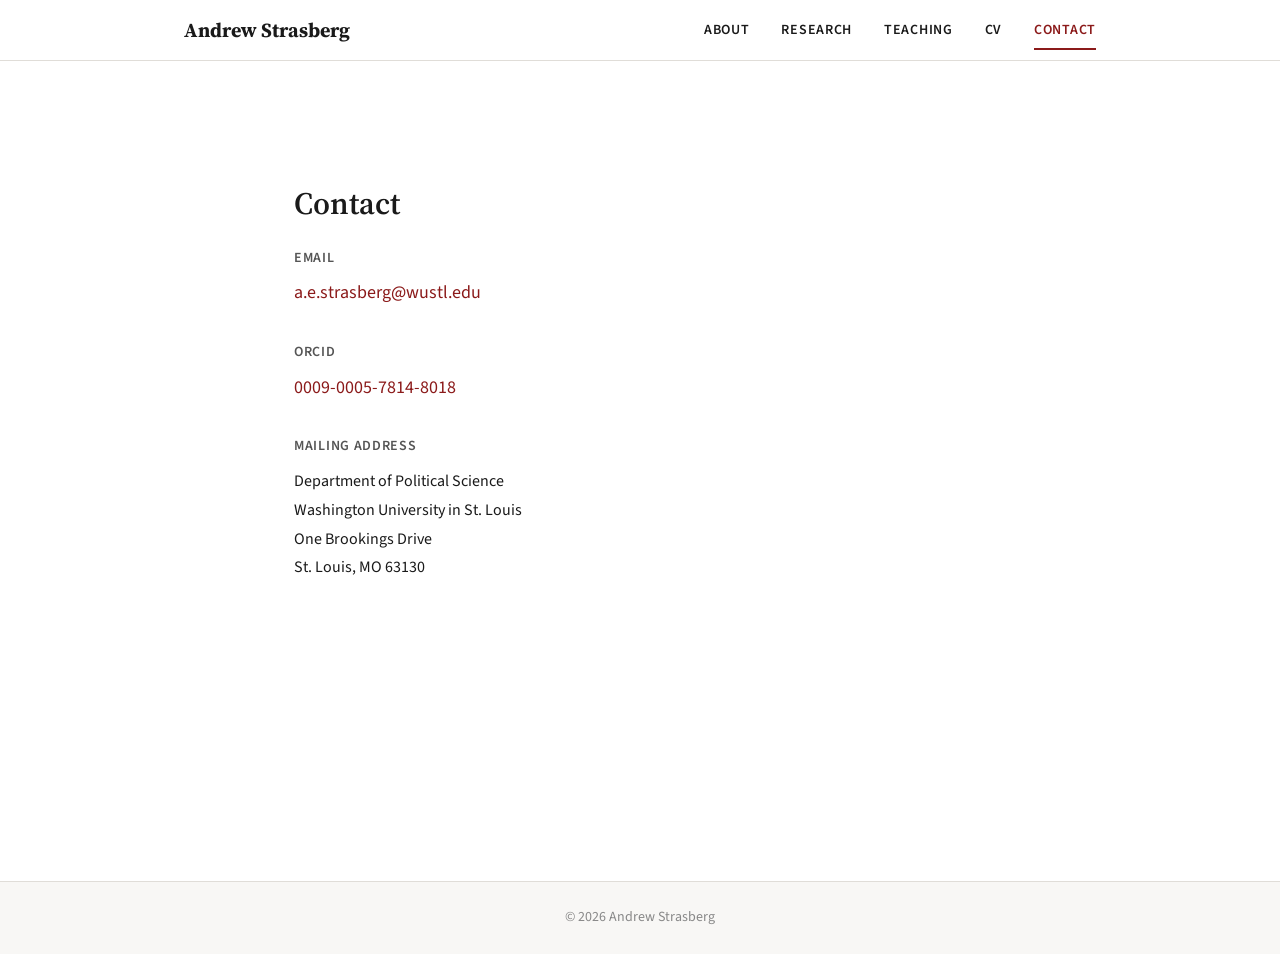
==== contact.html @ 22671a50 "Initial academic website" ====
<!DOCTYPE html>
<html lang="en">
<head>
  <meta charset="UTF-8">
  <meta name="viewport" content="width=device-width, initial-scale=1.0">
  <meta name="description" content="Contact Andrew Strasberg - PhD Student in Political Science at Washington University in St. Louis.">
  <meta name="author" content="Andrew Strasberg">
  <title>Andrew Strasberg | Contact</title>
  <link rel="preconnect" href="https://fonts.googleapis.com">
  <link rel="preconnect" href="https://fonts.gstatic.com" crossorigin>
  <link href="https://fonts.googleapis.com/css2?family=Source+Sans+3:ital,wght@0,400;0,600;0,700;1,400&family=Source+Serif+4:ital,wght@0,400;0,600;0,700;1,400&display=swap" rel="stylesheet">
  <link rel="stylesheet" href="css/style.css">
</head>
<body>

  <header class="site-header">
    <nav class="nav-container">
      <a href="index.html" class="site-name">Andrew Strasberg</a>
      <button class="nav-toggle" aria-label="Toggle navigation" aria-expanded="false">
        <span></span><span></span><span></span>
      </button>
      <ul class="nav-links">
        <li><a href="index.html">About</a></li>
        <li><a href="research.html">Research</a></li>
        <li><a href="teaching.html">Teaching</a></li>
        <li><a href="cv.html">CV</a></li>
        <li><a href="contact.html" class="active">Contact</a></li>
      </ul>
    </nav>
  </header>

  <main class="page-content">
    <div class="container">

      <h2>Contact</h2>

      <div class="contact-block">
        <p class="contact-label">Email</p>
        <p class="contact-value">
          <a href="mailto:a.e.strasberg@wustl.edu">a.e.strasberg@wustl.edu</a>
        </p>
      </div>

      <div class="contact-block">
        <p class="contact-label">ORCID</p>
        <p class="contact-value">
          <a href="https://orcid.org/0009-0005-7814-8018" target="_blank" rel="noopener">0009-0005-7814-8018</a>
        </p>
      </div>

      <div class="contact-block">
        <p class="contact-label">Mailing Address</p>
        <p class="contact-address">
          Department of Political Science<br>
          Washington University in St. Louis<br>
          One Brookings Drive<br>
          St. Louis, MO 63130
        </p>
      </div>

    </div>
  </main>

  <footer class="site-footer">
    <div class="container">
      <p>&copy; 2026 Andrew Strasberg</p>
    </div>
  </footer>

  <script src="js/main.js"></script>
</body>
</html>
---- css/style.css ----
/* ========================================
   1. CSS Custom Properties (Design Tokens)
   ======================================== */

:root {
  /* Colors */
  --bg: #FFFFFF;
  --surface: #F8F7F5;
  --text-primary: #1A1A1A;
  --text-secondary: #555555;
  --text-tertiary: #888888;
  --accent: #8B1A1A;
  --accent-hover: #6B1010;
  --border: #E0DDD8;

  /* Typography */
  --font-heading: 'Source Serif 4', 'Georgia', serif;
  --font-body: 'Source Sans 3', 'Helvetica Neue', 'Arial', sans-serif;

  /* Font sizes */
  --text-xs: 0.8rem;
  --text-sm: 0.875rem;
  --text-base: 1rem;
  --text-lg: 1.125rem;
  --text-xl: 1.25rem;
  --text-2xl: 1.563rem;
  --text-3xl: 1.953rem;
  --text-4xl: 2.441rem;

  /* Spacing */
  --space-1: 0.25rem;
  --space-2: 0.5rem;
  --space-3: 0.75rem;
  --space-4: 1rem;
  --space-6: 1.5rem;
  --space-8: 2rem;
  --space-12: 3rem;
  --space-16: 4rem;
  --space-24: 6rem;

  /* Layout */
  --max-width: 740px;
  --max-width-wide: 960px;
  --nav-height: 60px;
}

/* ========================================
   2. CSS Reset / Base Styles
   ======================================== */

*, *::before, *::after {
  margin: 0;
  padding: 0;
  box-sizing: border-box;
}

html {
  font-size: 16px;
  scroll-behavior: smooth;
}

body {
  font-family: var(--font-body);
  font-size: var(--text-base);
  line-height: 1.7;
  color: var(--text-primary);
  background-color: var(--bg);
  -webkit-font-smoothing: antialiased;
  -moz-osx-font-smoothing: grayscale;
}

img {
  max-width: 100%;
  height: auto;
  display: block;
}

a {
  color: var(--accent);
  text-decoration: none;
  transition: color 0.2s ease;
}

a:hover {
  color: var(--accent-hover);
}

ul, ol {
  list-style: none;
}

/* ========================================
   3. Typography
   ======================================== */

h1, h2, h3, h4 {
  font-family: var(--font-heading);
  line-height: 1.2;
  color: var(--text-primary);
}

h1 {
  font-size: var(--text-4xl);
  font-weight: 700;
  margin-bottom: var(--space-4);
}

h2 {
  font-size: var(--text-3xl);
  font-weight: 600;
  margin-bottom: var(--space-6);
}

h3 {
  font-size: var(--text-xl);
  font-weight: 600;
  margin-bottom: var(--space-3);
}

h4 {
  font-size: var(--text-lg);
  font-weight: 600;
  margin-bottom: var(--space-2);
}

p {
  margin-bottom: var(--space-4);
}

p:last-child {
  margin-bottom: 0;
}

/* ========================================
   4. Layout
   ======================================== */

.container {
  max-width: var(--max-width);
  margin: 0 auto;
  padding: 0 var(--space-6);
}

.container--wide {
  max-width: var(--max-width-wide);
}

.page-content {
  padding-top: calc(var(--nav-height) + var(--space-12));
  padding-bottom: var(--space-16);
  min-height: calc(100vh - 80px);
}

/* ========================================
   5. Navigation
   ======================================== */

.site-header {
  position: sticky;
  top: 0;
  z-index: 100;
  background-color: var(--bg);
  border-bottom: 1px solid var(--border);
}

.nav-container {
  max-width: var(--max-width-wide);
  margin: 0 auto;
  padding: 0 var(--space-6);
  display: flex;
  align-items: center;
  justify-content: space-between;
  height: var(--nav-height);
}

.site-name {
  font-family: var(--font-heading);
  font-size: var(--text-xl);
  font-weight: 700;
  color: var(--text-primary);
  text-decoration: none;
}

.site-name:hover {
  color: var(--accent);
}

.nav-links {
  display: flex;
  gap: var(--space-8);
}

.nav-links a {
  color: var(--text-primary);
  font-size: var(--text-sm);
  font-weight: 600;
  text-transform: uppercase;
  letter-spacing: 0.05em;
  padding: var(--space-2) 0;
  border-bottom: 2px solid transparent;
  transition: color 0.2s ease, border-color 0.2s ease;
}

.nav-links a:hover {
  color: var(--accent);
}

.nav-links a.active {
  color: var(--accent);
  border-bottom-color: var(--accent);
}

.nav-toggle {
  display: none;
  background: none;
  border: none;
  cursor: pointer;
  padding: var(--space-2);
  flex-direction: column;
  gap: 5px;
}

.nav-toggle span {
  display: block;
  width: 24px;
  height: 2px;
  background-color: var(--text-primary);
  transition: transform 0.3s ease, opacity 0.3s ease;
}

/* ========================================
   6. Homepage / About
   ======================================== */

.hero {
  display: flex;
  gap: var(--space-8);
  align-items: flex-start;
  margin-bottom: var(--space-12);
}

.hero-photo {
  flex: 0 0 200px;
}

.hero-photo img {
  width: 200px;
  height: 250px;
  object-fit: cover;
  border-radius: 8px;
  background-color: var(--surface);
  border: 1px solid var(--border);
}

.photo-placeholder {
  width: 200px;
  height: 250px;
  background-color: var(--surface);
  border: 1px solid var(--border);
  border-radius: 8px;
  display: flex;
  align-items: center;
  justify-content: center;
  color: var(--text-tertiary);
  font-size: var(--text-sm);
}

.hero-info h1 {
  margin-bottom: var(--space-2);
}

.hero-title {
  font-family: var(--font-body);
  font-size: var(--text-lg);
  color: var(--text-secondary);
  font-weight: 400;
  margin-bottom: var(--space-4);
  line-height: 1.5;
}

.hero-links {
  display: flex;
  flex-direction: column;
  gap: var(--space-2);
  margin-bottom: 0;
}

.hero-links a {
  font-size: var(--text-sm);
  display: inline-flex;
  align-items: center;
  gap: var(--space-2);
}

.about-section {
  border-top: 1px solid var(--border);
  padding-top: var(--space-8);
}

.about-section h2 {
  font-size: var(--text-2xl);
}

/* ========================================
   7. Research Page
   ======================================== */

.section-heading {
  font-family: var(--font-heading);
  font-size: var(--text-2xl);
  font-weight: 600;
  margin-bottom: var(--space-6);
  padding-bottom: var(--space-2);
  border-bottom: 2px solid var(--accent);
}

.paper {
  padding-bottom: var(--space-6);
  margin-bottom: var(--space-6);
  border-bottom: 1px solid var(--border);
}

.paper:last-child {
  border-bottom: none;
  margin-bottom: 0;
  padding-bottom: 0;
}

.paper-title {
  font-family: var(--font-heading);
  font-size: var(--text-lg);
  font-weight: 600;
  margin-bottom: var(--space-1);
  color: var(--text-primary);
}

.paper-authors {
  font-size: var(--text-sm);
  color: var(--text-secondary);
  margin-bottom: var(--space-2);
}

.paper-award {
  font-size: var(--text-sm);
  color: var(--accent);
  font-style: italic;
  margin-bottom: var(--space-3);
}

.paper-abstract {
  margin-top: var(--space-3);
}

.paper-abstract summary {
  font-size: var(--text-sm);
  font-weight: 600;
  color: var(--accent);
  cursor: pointer;
  user-select: none;
}

.paper-abstract summary:hover {
  color: var(--accent-hover);
}

.paper-abstract p {
  margin-top: var(--space-3);
  font-size: var(--text-sm);
  color: var(--text-secondary);
  line-height: 1.7;
}

.conference-list {
  margin-top: var(--space-4);
}

.conference-list li {
  padding: var(--space-2) 0;
  font-size: var(--text-base);
  color: var(--text-primary);
}

.conference-list .conference-years {
  color: var(--text-secondary);
  font-size: var(--text-sm);
}

/* ========================================
   8. Teaching Page
   ======================================== */

.teaching-entry {
  padding-bottom: var(--space-6);
  margin-bottom: var(--space-6);
  border-bottom: 1px solid var(--border);
}

.teaching-entry:last-child {
  border-bottom: none;
  margin-bottom: 0;
  padding-bottom: 0;
}

.teaching-role {
  font-size: var(--text-sm);
  font-weight: 600;
  color: var(--accent);
  text-transform: uppercase;
  letter-spacing: 0.03em;
  margin-bottom: var(--space-1);
}

.teaching-course {
  font-family: var(--font-heading);
  font-size: var(--text-xl);
  font-weight: 600;
  margin-bottom: var(--space-1);
}

.teaching-semester {
  font-size: var(--text-sm);
  color: var(--text-secondary);
}

.teaching-details {
  font-size: var(--text-sm);
  color: var(--text-secondary);
  margin-top: var(--space-1);
}

/* ========================================
   9. CV Page
   ======================================== */

.cv-header {
  display: flex;
  justify-content: space-between;
  align-items: center;
  margin-bottom: var(--space-8);
}

.cv-download {
  display: inline-block;
  font-size: var(--text-sm);
  font-weight: 600;
  color: var(--accent);
  border: 1.5px solid var(--accent);
  padding: var(--space-2) var(--space-4);
  border-radius: 4px;
  transition: background-color 0.2s ease, color 0.2s ease;
}

.cv-download:hover {
  background-color: var(--accent);
  color: #FFFFFF;
}

.cv-section {
  margin-bottom: var(--space-12);
}

.cv-section-title {
  font-family: var(--font-heading);
  font-size: var(--text-lg);
  text-transform: uppercase;
  letter-spacing: 0.05em;
  border-bottom: 2px solid var(--accent);
  padding-bottom: var(--space-2);
  margin-bottom: var(--space-6);
}

.cv-entry {
  display: flex;
  gap: var(--space-6);
  margin-bottom: var(--space-4);
}

.cv-date {
  flex: 0 0 140px;
  color: var(--text-secondary);
  font-size: var(--text-sm);
  text-align: right;
  padding-top: 2px;
}

.cv-content {
  flex: 1;
}

.cv-content strong {
  display: block;
  margin-bottom: var(--space-1);
}

.cv-content p {
  margin-bottom: var(--space-1);
  font-size: var(--text-base);
}

.cv-content .cv-detail {
  font-size: var(--text-sm);
  color: var(--text-secondary);
  font-style: italic;
}

.cv-list {
  margin-top: var(--space-2);
}

.cv-list li {
  position: relative;
  padding-left: var(--space-4);
  margin-bottom: var(--space-3);
  font-size: var(--text-base);
}

.cv-list li::before {
  content: "\2022";
  position: absolute;
  left: 0;
  color: var(--text-tertiary);
}

.cv-inline-list {
  display: flex;
  flex-wrap: wrap;
  gap: var(--space-2);
}

.cv-inline-list li {
  padding: 0;
  margin: 0;
}

.cv-inline-list li::before {
  display: none;
}

.cv-skill-category {
  margin-bottom: var(--space-3);
}

.cv-skill-category strong {
  display: inline;
  margin-right: var(--space-2);
}

.cv-award-amount {
  color: var(--text-secondary);
  font-size: var(--text-sm);
}

/* ========================================
   10. Contact Page
   ======================================== */

.contact-block {
  margin-bottom: var(--space-8);
}

.contact-label {
  font-size: var(--text-sm);
  font-weight: 600;
  text-transform: uppercase;
  letter-spacing: 0.05em;
  color: var(--text-secondary);
  margin-bottom: var(--space-2);
}

.contact-value {
  font-size: var(--text-lg);
}

.contact-value a {
  color: var(--accent);
}

.contact-address {
  font-size: var(--text-base);
  line-height: 1.8;
  color: var(--text-primary);
}

/* ========================================
   11. Footer
   ======================================== */

.site-footer {
  background-color: var(--surface);
  border-top: 1px solid var(--border);
  padding: var(--space-6) 0;
  text-align: center;
}

.site-footer p {
  font-size: var(--text-sm);
  color: var(--text-tertiary);
  margin: 0;
}

/* ========================================
   12. Responsive (Media Queries)
   ======================================== */

@media (max-width: 767px) {
  /* Navigation */
  .nav-toggle {
    display: flex;
  }

  .nav-links {
    display: none;
    position: absolute;
    top: var(--nav-height);
    left: 0;
    right: 0;
    background-color: var(--bg);
    border-bottom: 1px solid var(--border);
    flex-direction: column;
    gap: 0;
    padding: var(--space-2) 0;
  }

  .nav-links.active {
    display: flex;
  }

  .nav-links a {
    padding: var(--space-3) var(--space-6);
    border-bottom: none;
  }

  .nav-links a.active {
    border-bottom: none;
    background-color: var(--surface);
  }

  /* Homepage */
  .hero {
    flex-direction: column;
    align-items: center;
    text-align: center;
  }

  .hero-info h1 {
    font-size: var(--text-3xl);
  }

  .hero-links {
    align-items: center;
  }

  /* CV */
  .cv-entry {
    flex-direction: column;
    gap: var(--space-1);
  }

  .cv-date {
    text-align: left;
  }

  .cv-header {
    flex-direction: column;
    gap: var(--space-4);
    align-items: flex-start;
  }

  /* General */
  .page-content {
    padding-top: calc(var(--nav-height) + var(--space-8));
    padding-bottom: var(--space-12);
  }
}

@media (min-width: 1024px) {
  .page-content {
    padding-top: calc(var(--nav-height) + var(--space-16));
  }
}

/* ========================================
   13. Print Styles
   ======================================== */

@media print {
  .site-header,
  .site-footer,
  .nav-toggle,
  .cv-download {
    display: none;
  }

  body {
    font-size: 11pt;
    color: #000;
    background: #fff;
  }

  a {
    color: #000;
    text-decoration: underline;
  }

  .page-content {
    padding-top: 0;
  }

  .cv-section-title {
    border-bottom-color: #000;
  }
}
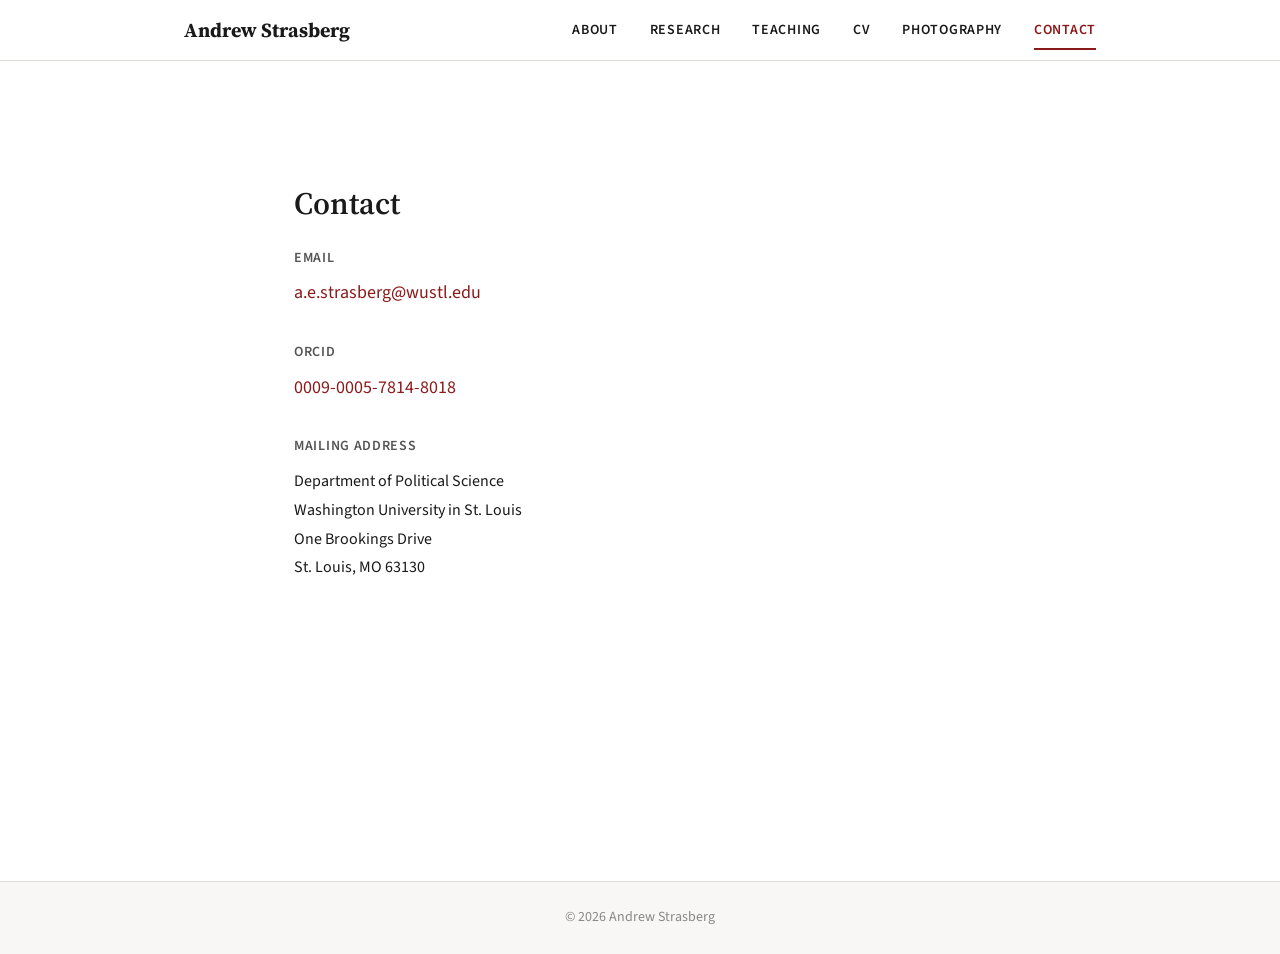
==== commit 45e5a0d4: "Add Photography page with 23 landscape photos New gallery page with 4 categories (Daytime Landscapes" ====
--- a/contact.html
+++ b/contact.html
@@ -3,8 +3,14 @@
 <head>
   <meta charset="UTF-8">
   <meta name="viewport" content="width=device-width, initial-scale=1.0">
-  <meta name="description" content="Contact Andrew Strasberg - PhD Student in Political Science at Washington University in St. Louis.">
+  <meta name="description" content="Contact Andrew Strasberg, PhD student in Political Science at Washington University in St. Louis. Email, ORCID, and mailing address.">
   <meta name="author" content="Andrew Strasberg">
+  <link rel="canonical" href="https://andrewstrasberg.com/contact.html">
+  <meta property="og:title" content="Andrew Strasberg | Contact">
+  <meta property="og:description" content="Contact Andrew Strasberg, PhD student in Political Science at Washington University in St. Louis.">
+  <meta property="og:type" content="website">
+  <meta property="og:url" content="https://andrewstrasberg.com/contact.html">
+  <meta property="og:image" content="https://andrewstrasberg.com/assets/img/headshot.png">
   <title>Andrew Strasberg | Contact</title>
   <link rel="preconnect" href="https://fonts.googleapis.com">
   <link rel="preconnect" href="https://fonts.gstatic.com" crossorigin>
@@ -24,6 +30,7 @@
         <li><a href="research.html">Research</a></li>
         <li><a href="teaching.html">Teaching</a></li>
         <li><a href="cv.html">CV</a></li>
+        <li><a href="photography.html">Photography</a></li>
         <li><a href="contact.html" class="active">Contact</a></li>
       </ul>
     </nav>
--- a/css/style.css
+++ b/css/style.css
@@ -599,7 +599,122 @@
 }
 
 /* ========================================
-   12. Responsive (Media Queries)
+   12. Photography Page
+   ======================================== */
+
+.photo-grid {
+  display: grid;
+  grid-template-columns: repeat(3, 1fr);
+  gap: var(--space-4);
+  margin-bottom: var(--space-12);
+}
+
+.photo-item {
+  overflow: hidden;
+  border-radius: 6px;
+  cursor: pointer;
+  position: relative;
+}
+
+.photo-item img {
+  width: 100%;
+  height: 280px;
+  object-fit: cover;
+  border-radius: 6px;
+  transition: transform 0.3s ease, box-shadow 0.3s ease;
+}
+
+.photo-item:hover img {
+  transform: scale(1.03);
+  box-shadow: 0 4px 20px rgba(0, 0, 0, 0.15);
+}
+
+.photo-item figcaption {
+  font-size: var(--text-sm);
+  color: var(--text-secondary);
+  margin-top: var(--space-2);
+  text-align: center;
+}
+
+/* Lightbox */
+.lightbox {
+  display: none;
+  position: fixed;
+  inset: 0;
+  z-index: 1000;
+  background: rgba(0, 0, 0, 0.92);
+  align-items: center;
+  justify-content: center;
+  flex-direction: column;
+}
+
+.lightbox.active {
+  display: flex;
+}
+
+.lightbox-img {
+  max-width: 90vw;
+  max-height: 80vh;
+  object-fit: contain;
+  border-radius: 4px;
+}
+
+.lightbox-caption {
+  color: #ccc;
+  font-size: var(--text-sm);
+  margin-top: var(--space-3);
+  text-align: center;
+}
+
+.lightbox-close {
+  position: absolute;
+  top: var(--space-4);
+  right: var(--space-6);
+  background: none;
+  border: none;
+  color: #fff;
+  font-size: 2.5rem;
+  cursor: pointer;
+  line-height: 1;
+  padding: var(--space-2);
+  transition: opacity 0.2s ease;
+}
+
+.lightbox-close:hover {
+  opacity: 0.7;
+}
+
+.lightbox-prev,
+.lightbox-next {
+  position: absolute;
+  top: 50%;
+  transform: translateY(-50%);
+  background: none;
+  border: none;
+  color: #fff;
+  font-size: 3rem;
+  cursor: pointer;
+  padding: var(--space-4);
+  line-height: 1;
+  transition: opacity 0.2s ease;
+  user-select: none;
+}
+
+.lightbox-prev:hover,
+.lightbox-next:hover {
+  opacity: 0.7;
+}
+
+.lightbox-prev {
+  left: var(--space-4);
+}
+
+.lightbox-next {
+  right: var(--space-4);
+}
+
+/* ========================================
+   13. Responsive (Media Queries)
    ======================================== */
 
 @media (max-width: 767px) {
@@ -666,6 +781,21 @@
     align-items: flex-start;
   }
 
+  /* Photography */
+  .photo-grid {
+    grid-template-columns: 1fr;
+  }
+
+  .photo-item img {
+    height: auto;
+  }
+
+  .lightbox-prev,
+  .lightbox-next {
+    font-size: 2rem;
+    padding: var(--space-2);
+  }
+
   /* General */
   .page-content {
     padding-top: calc(var(--nav-height) + var(--space-8));
@@ -673,6 +803,12 @@
   }
 }
 
+@media (min-width: 768px) and (max-width: 1023px) {
+  .photo-grid {
+    grid-template-columns: repeat(2, 1fr);
+  }
+}
+
 @media (min-width: 1024px) {
   .page-content {
     padding-top: calc(var(--nav-height) + var(--space-16));
@@ -687,7 +823,8 @@
   .site-header,
   .site-footer,
   .nav-toggle,
-  .cv-download {
+  .cv-download,
+  .lightbox {
     display: none;
   }
 
